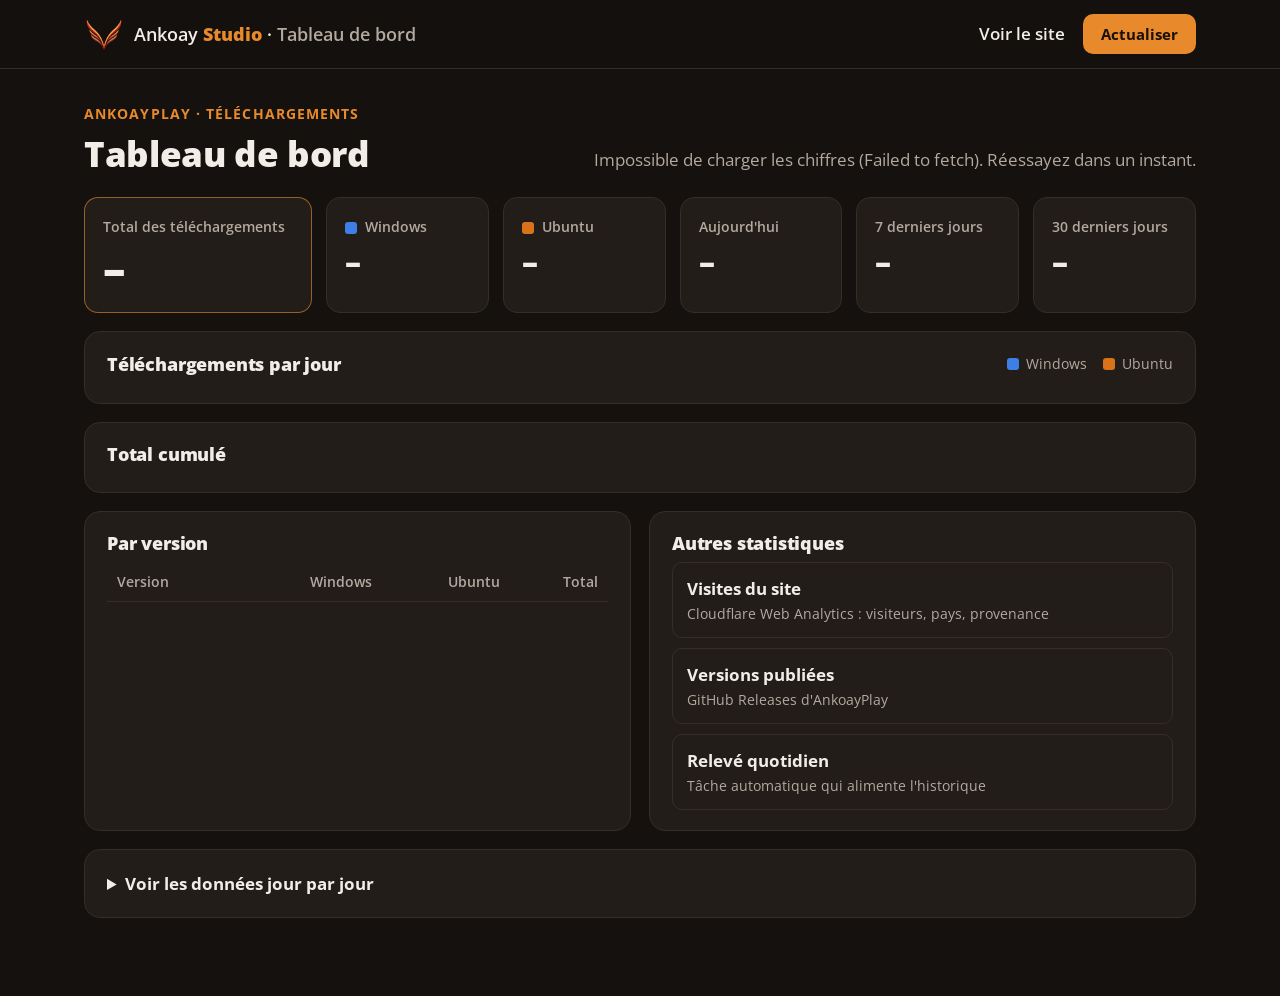
==== admin/index.html @ 3e47aa8b "Site Ankoay Studio : logiciels sur mesure, Ankoay Central, Ankoay Academy, AnkoayPlay (telechargemen" ====
<!doctype html>
<html lang="fr">
<head>
  <meta charset="utf-8">
  <meta name="viewport" content="width=device-width, initial-scale=1">
  <meta name="robots" content="noindex, nofollow">
  <title>Tableau de bord — Ankoay Studio</title>
  <link rel="icon" type="image/png" href="../assets/img/favicon.png">
  <link rel="preconnect" href="https://fonts.googleapis.com">
  <link rel="preconnect" href="https://fonts.gstatic.com" crossorigin>
  <link href="https://fonts.googleapis.com/css2?family=Open+Sans:wght@400;600;700;800&display=swap" rel="stylesheet">
  <link rel="stylesheet" href="../assets/css/style.css">
  <link rel="stylesheet" href="admin.css">
</head>
<body>
  <header class="top">
    <div class="wrap top-in">
      <a class="brand" href="../" aria-label="Retour au site">
        <img src="../assets/img/logo-ankoay-studio-256.png" alt="" width="40" height="40">
        <span>Ankoay <b>Studio</b> · <span class="admin-tag">Tableau de bord</span></span>
      </a>
      <nav class="admin-nav">
        <a href="../">Voir le site</a>
        <button id="refresh" class="btn btn-small" type="button">Actualiser</button>
      </nav>
    </div>
  </header>

  <main class="wrap admin" id="admin">
    <p class="notice" id="notice" hidden></p>

    <section class="admin-head">
      <div>
        <p class="eyebrow">AnkoayPlay · Téléchargements</p>
        <h1>Tableau de bord</h1>
      </div>
      <p class="muted" id="maj">Chargement…</p>
    </section>

    <!-- Chiffres clés -->
    <section class="tiles" aria-label="Chiffres clés">
      <article class="tile tile-hero"><span class="tile-label">Total des téléchargements</span><b id="t-total">–</b><span class="tile-sub" id="t-version"></span></article>
      <article class="tile"><span class="tile-label"><i class="sw sw-win"></i>Windows</span><b id="t-win">–</b><span class="tile-sub" id="t-win-pct"></span></article>
      <article class="tile"><span class="tile-label"><i class="sw sw-ubu"></i>Ubuntu</span><b id="t-ubu">–</b><span class="tile-sub" id="t-ubu-pct"></span></article>
      <article class="tile"><span class="tile-label">Aujourd'hui</span><b id="t-today">–</b></article>
      <article class="tile"><span class="tile-label">7 derniers jours</span><b id="t-7">–</b></article>
      <article class="tile"><span class="tile-label">30 derniers jours</span><b id="t-30">–</b></article>
    </section>

    <!-- Par jour -->
    <section class="panel">
      <div class="panel-head">
        <h2>Téléchargements par jour</h2>
        <div class="legend" aria-label="Légende">
          <span><i class="sw sw-win"></i>Windows</span>
          <span><i class="sw sw-ubu"></i>Ubuntu</span>
        </div>
      </div>
      <div class="chart" id="chart-daily" role="img" aria-label="Téléchargements par jour, Windows et Ubuntu, 30 derniers jours"></div>
    </section>

    <!-- Cumul -->
    <section class="panel">
      <div class="panel-head"><h2>Total cumulé</h2></div>
      <div class="chart" id="chart-total" role="img" aria-label="Total cumulé des téléchargements"></div>
    </section>

    <div class="two">
      <!-- Par version -->
      <section class="panel">
        <div class="panel-head"><h2>Par version</h2></div>
        <table class="data">
          <thead><tr><th>Version</th><th>Windows</th><th>Ubuntu</th><th>Total</th></tr></thead>
          <tbody id="versions"></tbody>
        </table>
      </section>

      <!-- Liens -->
      <section class="panel">
        <div class="panel-head"><h2>Autres statistiques</h2></div>
        <ul class="links-list">
          <li><a href="https://dash.cloudflare.com/7d5285850ce50afb9d281deb6c837174/web-analytics" target="_blank" rel="noopener">
            <b>Visites du site</b><span>Cloudflare Web Analytics : visiteurs, pays, provenance</span></a></li>
          <li><a href="https://github.com/Ghislain-Helison/ankoay-studio/releases" target="_blank" rel="noopener">
            <b>Versions publiées</b><span>GitHub Releases d'AnkoayPlay</span></a></li>
          <li><a href="https://github.com/Ghislain-Helison/ankoay-studio/actions" target="_blank" rel="noopener">
            <b>Relevé quotidien</b><span>Tâche automatique qui alimente l'historique</span></a></li>
        </ul>
      </section>
    </div>

    <details class="panel table-view">
      <summary>Voir les données jour par jour</summary>
      <table class="data">
        <thead><tr><th>Date</th><th>Windows</th><th>Ubuntu</th><th>Total du jour</th><th>Cumul</th></tr></thead>
        <tbody id="daily-table"></tbody>
      </table>
    </details>
  </main>

  <div class="tip" id="tip" role="tooltip" hidden></div>
  <script src="../assets/js/config.js"></script>
  <script src="admin.js"></script>
</body>
</html>
---- assets/css/style.css ----
/* Ankoay Studio — feuille de style du site */
:root {
  --bg: #14110F;
  --bg-alt: #1B1714;
  --surface: #221D19;
  --border: #352D27;
  --text: #F3EDE7;
  --muted: #B3A99F;
  --orange: #E8892B;
  --orange-dark: #C96F17;
  --red: #FF5A4E;
  --on-orange: #1A1006;
  --radius: 14px;
  --wrap: 1160px;
}

* { box-sizing: border-box; }
html { scroll-behavior: smooth; scroll-padding-top: 80px; }
body {
  margin: 0;
  background: var(--bg);
  color: var(--text);
  font-family: "Open Sans", system-ui, -apple-system, "Segoe UI", sans-serif;
  font-size: 17px;
  line-height: 1.6;
  -webkit-font-smoothing: antialiased;
}
img, video { max-width: 100%; display: block; }
a { color: var(--orange); }
h1, h2, h3 { line-height: 1.15; margin: 0 0 .5em; letter-spacing: -0.01em; }
h1 { font-size: clamp(2.2rem, 5vw, 3.6rem); font-weight: 800; }
h2 { font-size: clamp(1.7rem, 3.4vw, 2.5rem); font-weight: 800; }
h3 { font-size: 1.3rem; font-weight: 700; }
p { margin: 0 0 1em; }

.wrap { max-width: var(--wrap); margin: 0 auto; padding: 0 24px; }
.acc { color: var(--orange); }
.red { color: var(--red); }
.eyebrow { color: var(--orange); font-weight: 700; font-size: .85rem; letter-spacing: .08em; text-transform: uppercase; margin-bottom: .6em; }
.lead, .section-lead { color: var(--muted); font-size: 1.15rem; max-width: 62ch; }
.skip { position: absolute; left: -999px; }
.skip:focus { left: 16px; top: 16px; z-index: 100; background: var(--orange); color: var(--on-orange); padding: 8px 12px; border-radius: 8px; }

/* ---- Boutons */
.btn {
  display: inline-block; background: var(--orange); color: var(--on-orange); font-weight: 700;
  padding: 13px 24px; border-radius: 10px; text-decoration: none; border: 2px solid var(--orange);
  transition: background .15s, border-color .15s, color .15s;
}
.btn:hover { background: var(--orange-dark); border-color: var(--orange-dark); }
.btn-ghost { background: transparent; color: var(--text); border-color: var(--border); }
.btn-ghost:hover { background: var(--surface); border-color: var(--orange); }
.btn-small { padding: 8px 16px; font-size: .95rem; }
.btn:focus-visible, a:focus-visible, button:focus-visible, summary:focus-visible { outline: 3px solid var(--orange); outline-offset: 3px; }

/* ---- En-tête */
.top { position: sticky; top: 0; z-index: 50; background: rgba(20, 17, 15, .92); backdrop-filter: blur(8px); border-bottom: 1px solid var(--border); }
.top-in { display: flex; align-items: center; justify-content: space-between; height: 68px; }
.brand { display: flex; align-items: center; gap: 10px; color: var(--text); text-decoration: none; font-size: 1.15rem; font-weight: 600; }
.brand b { color: var(--orange); font-weight: 800; }
.menu { display: flex; align-items: center; gap: 26px; }
.menu a { color: var(--text); text-decoration: none; font-weight: 600; font-size: .98rem; }
.menu a:hover { color: var(--orange); }
.menu a.btn { color: var(--on-orange); }
.menu-btn { display: none; background: none; border: 0; padding: 10px; cursor: pointer; }
.menu-btn span { display: block; width: 24px; height: 2px; background: var(--text); margin: 5px 0; }

/* ---- Accueil */
.hero {
  background: radial-gradient(ellipse 70% 80% at 15% 0%, #3A2414 0%, var(--bg) 70%);
  padding: 90px 0 100px;
}
.hero-in { display: grid; grid-template-columns: 1.15fr .85fr; gap: 48px; align-items: center; }
.cta-row { display: flex; flex-wrap: wrap; gap: 14px; margin-top: 30px; }
.hero-logos { position: relative; aspect-ratio: 1; max-width: 440px; justify-self: center; width: 100%; }
.hl { position: absolute; filter: drop-shadow(0 18px 30px rgba(0, 0, 0, .45)); }
.hl-main { width: 74%; left: 13%; top: 2%; }
.hl-a, .hl-b, .hl-c { width: 30%; background: var(--surface); border: 1px solid var(--border); border-radius: 22px; padding: 4%; }
.hl-a { left: 0; bottom: 6%; }
.hl-b { left: 35%; bottom: 0; }
.hl-c { right: 0; bottom: 6%; }

/* ---- Sections */
.section { padding: 96px 0; }
.section-alt { background: var(--bg-alt); border-top: 1px solid var(--border); border-bottom: 1px solid var(--border); }

.services { display: grid; grid-template-columns: repeat(2, 1fr); gap: 20px; margin: 40px 0; }
.service { background: var(--surface); border: 1px solid var(--border); border-radius: var(--radius); padding: 26px 28px; border-left: 4px solid var(--orange); }
.service p { color: var(--muted); margin: 0; }

.steps { list-style: none; padding: 0; margin: 0; display: grid; grid-template-columns: repeat(4, 1fr); gap: 0; counter-reset: s; }
.steps li { counter-increment: s; padding: 20px 20px 20px 0; border-top: 2px solid var(--border); position: relative; }
.steps li::before { content: counter(s, decimal-leading-zero); color: var(--orange); font-weight: 800; font-size: 1.4rem; display: block; margin-bottom: 4px; }
.steps b { display: block; font-size: 1.1rem; }
.steps span { color: var(--muted); font-size: .95rem; }

/* ---- Produits */
.product { display: grid; grid-template-columns: 128px 1fr; gap: 32px; align-items: start; padding: 36px 0; border-bottom: 1px solid var(--border); }
.product:last-child { border-bottom: 0; }
.product-logo { width: 128px; height: 128px; }
.product-sub { color: var(--orange); font-weight: 700; margin-bottom: .6em; }
.product p { max-width: 70ch; }
.tag { display: inline-block; vertical-align: middle; font-size: .78rem; font-weight: 700; color: var(--muted); border: 1px solid var(--border); border-radius: 6px; padding: 2px 8px; margin-left: 8px; }
.tag-free { color: var(--on-orange); background: var(--red); border-color: var(--red); }

/* ---- AnkoayPlay */
.play-head { display: flex; gap: 22px; align-items: center; margin-bottom: 36px; }
.play-head h2 { font-size: clamp(2rem, 4vw, 3rem); margin-bottom: .1em; }
.play-head .section-lead { margin: 0; }
.video { margin: 0 0 64px; border-radius: var(--radius); overflow: hidden; border: 1px solid var(--border); background: #000; box-shadow: 0 30px 70px rgba(0, 0, 0, .45); }
.video video { width: 100%; aspect-ratio: 16 / 9; }

.feature { display: grid; grid-template-columns: 1.1fr .9fr; gap: 48px; align-items: center; margin: 0 0 64px; }
.feature img { border-radius: var(--radius); border: 1px solid var(--border); width: 100%; height: auto; }
.feature-rev img { order: 2; }
.ticks { list-style: none; padding: 0; margin: 0 0 1em; }
.ticks li { padding-left: 30px; position: relative; margin-bottom: .55em; }
.ticks li::before { content: ""; position: absolute; left: 4px; top: .45em; width: 12px; height: 7px; border-left: 3px solid var(--orange); border-bottom: 3px solid var(--orange); transform: rotate(-45deg); }
.note { color: var(--muted); font-size: .95rem; }

.gallery { display: grid; grid-template-columns: repeat(3, 1fr); gap: 18px; margin-bottom: 72px; }
.gallery figure { margin: 0; }
.gallery img { border-radius: 10px; border: 1px solid var(--border); width: 100%; height: auto; }
.gallery figcaption { color: var(--muted); font-size: .9rem; margin-top: 8px; }

.download { background: var(--surface); border: 1px solid var(--border); border-radius: 20px; padding: 40px; }
.download-head { display: flex; flex-wrap: wrap; align-items: baseline; gap: 8px 22px; margin-bottom: 24px; }
.download-head h3 { font-size: 1.7rem; margin: 0; }
.counter { margin: 0; color: var(--muted); font-size: 1.05rem; }
.counter b { color: var(--orange); font-size: 1.6rem; font-weight: 800; }
.version { margin: 0; color: var(--muted); flex-basis: 100%; }
.dl-grid { display: grid; grid-template-columns: repeat(2, 1fr); gap: 18px; }
.dl {
  display: grid; gap: 2px; text-decoration: none; color: var(--on-orange); background: var(--orange);
  border-radius: 14px; padding: 22px 26px; transition: background .15s, transform .15s;
}
.dl:hover { background: var(--orange-dark); transform: translateY(-2px); }
.dl-os { font-weight: 800; font-size: 1.3rem; }
.dl-file { font-weight: 600; }
.dl-meta { font-size: .9rem; opacity: .8; }
.help { margin-top: 22px; color: var(--muted); }
.help summary { cursor: pointer; color: var(--text); font-weight: 600; }
.help p { margin: .8em 0; }
.help pre { background: var(--bg); border: 1px solid var(--border); border-radius: 8px; padding: 12px 14px; overflow-x: auto; color: var(--text); }
.all-versions { margin: 18px 0 0; font-size: .95rem; }

/* ---- Contact */
.contact { display: grid; grid-template-columns: 1fr 1fr; gap: 48px; align-items: center; }
.contact-card { background: var(--surface); border: 1px solid var(--border); border-radius: 20px; padding: 30px; }
.contact-list { list-style: none; margin: 0; padding: 0; display: grid; gap: 12px; }
.contact-list a { display: grid; text-decoration: none; color: var(--text); padding: 14px 18px; border-radius: 12px; border: 1px solid var(--border); }
.contact-list a:hover { border-color: var(--orange); }
.contact-list b { color: var(--orange); font-size: .85rem; text-transform: uppercase; letter-spacing: .06em; }
.contact-empty { color: var(--muted); margin: 0; }

/* ---- Pied de page */
.foot { padding: 40px 0; border-top: 1px solid var(--border); color: var(--muted); }
.foot-in p { margin: 8px 0 0; }
.small { font-size: .82rem; }

/* ---- Mobile */
@media (max-width: 900px) {
  .menu-btn { display: block; }
  .menu {
    display: none; position: absolute; top: 68px; left: 0; right: 0; flex-direction: column; align-items: stretch;
    gap: 0; background: var(--bg); border-bottom: 1px solid var(--border); padding: 8px 24px 20px;
  }
  .menu.open { display: flex; }
  .menu a { padding: 12px 0; border-bottom: 1px solid var(--border); }
  .menu a.btn { margin-top: 14px; text-align: center; border-bottom: 0; }
  .hero { padding: 56px 0 64px; }
  .hero-in, .feature, .contact { grid-template-columns: 1fr; }
  .hero-logos { max-width: 300px; order: -1; }
  .feature-rev img { order: 0; }
  .services, .dl-grid { grid-template-columns: 1fr; }
  .steps { grid-template-columns: 1fr 1fr; }
  .gallery { grid-template-columns: 1fr; }
  .product { grid-template-columns: 1fr; gap: 16px; }
  .product-logo { width: 96px; height: 96px; }
  .section { padding: 64px 0; }
  .download { padding: 26px 20px; }
}
@media (prefers-reduced-motion: reduce) {
  html { scroll-behavior: auto; }
  .dl:hover { transform: none; }
}
---- admin/admin.css ----
/* Tableau de bord admin — couleurs de séries validées (thème sombre, fond #221D19) */
:root { --win: #3D7FE6; --ubu: #D9731A; --line: #CFC5BB; --grid: #3A322B; }

.admin-tag { color: var(--muted); font-weight: 600; }
.admin-nav { display: flex; align-items: center; gap: 18px; }
.admin-nav a { color: var(--text); text-decoration: none; font-weight: 600; }
.admin-nav a:hover { color: var(--orange); }
.admin-nav .btn { cursor: pointer; font-family: inherit; }
.admin { padding-top: 34px; padding-bottom: 60px; }
.admin-head { display: flex; flex-wrap: wrap; justify-content: space-between; align-items: end; gap: 12px; margin-bottom: 24px; }
.admin-head h1 { font-size: 2.2rem; margin: 0; }
.muted { color: var(--muted); margin: 0; }
.notice { background: rgba(232, 137, 43, .12); border: 1px solid var(--orange); border-radius: 12px; padding: 14px 18px; }

/* Chiffres clés */
.tiles { display: grid; grid-template-columns: 1.4fr repeat(5, 1fr); gap: 14px; margin-bottom: 18px; }
.tile { background: var(--surface); border: 1px solid var(--border); border-radius: 14px; padding: 18px 18px 16px; display: grid; gap: 4px; align-content: start; }
.tile b { font-size: 2rem; font-weight: 800; line-height: 1.1; color: var(--text); font-variant-numeric: tabular-nums; }
.tile-hero b { font-size: 2.8rem; color: var(--text); }
.tile-hero { border-color: rgba(232, 137, 43, .6); }
.tile-label { color: var(--muted); font-size: .88rem; font-weight: 600; display: flex; align-items: center; gap: 8px; }
.tile-sub { color: var(--muted); font-size: .85rem; }
.sw { display: inline-block; width: 12px; height: 12px; border-radius: 3px; flex: none; }
.sw-win { background: var(--win); }
.sw-ubu { background: var(--ubu); }

/* Panneaux et graphiques */
.panel { background: var(--surface); border: 1px solid var(--border); border-radius: 16px; padding: 20px 22px; margin-bottom: 18px; }
.panel-head { display: flex; flex-wrap: wrap; justify-content: space-between; align-items: center; gap: 10px; margin-bottom: 8px; }
.panel h2 { font-size: 1.15rem; margin: 0; }
.legend { display: flex; gap: 16px; color: var(--muted); font-size: .9rem; }
.legend span { display: inline-flex; align-items: center; gap: 7px; }
.chart { position: relative; width: 100%; }
.chart svg { display: block; width: 100%; height: auto; overflow: visible; }
.chart .axis text { fill: var(--muted); font-size: 12px; font-family: inherit; }
.chart .gridline { stroke: var(--grid); stroke-width: 1; }
.chart .baseline { stroke: #5A4F46; stroke-width: 1; }
.chart .hit { fill: transparent; cursor: crosshair; }
.chart .cross { stroke: var(--muted); stroke-width: 1; stroke-dasharray: 3 3; }
.chart .empty { fill: var(--muted); font-size: 14px; }

.two { display: grid; grid-template-columns: 1fr 1fr; gap: 18px; }
.two .panel { margin-bottom: 18px; }
table.data { width: 100%; border-collapse: collapse; font-variant-numeric: tabular-nums; }
table.data th, table.data td { text-align: right; padding: 9px 10px; border-bottom: 1px solid var(--border); }
table.data th:first-child, table.data td:first-child { text-align: left; }
table.data th { color: var(--muted); font-size: .85rem; font-weight: 600; }
.links-list { list-style: none; margin: 0; padding: 0; display: grid; gap: 10px; }
.links-list a { display: grid; padding: 12px 14px; border: 1px solid var(--border); border-radius: 10px; text-decoration: none; color: var(--text); }
.links-list a:hover { border-color: var(--orange); }
.links-list span { color: var(--muted); font-size: .9rem; }
.table-view summary { cursor: pointer; font-weight: 700; }
.table-view table { margin-top: 12px; }

/* Infobulle */
.tip {
  position: fixed; z-index: 100; pointer-events: none; background: #0F0C0A; color: var(--text);
  border: 1px solid var(--border); border-radius: 10px; padding: 10px 12px; font-size: .88rem;
  box-shadow: 0 12px 30px rgba(0, 0, 0, .5); min-width: 150px;
}
.tip b { display: block; margin-bottom: 4px; }
.tip .row { display: flex; align-items: center; gap: 8px; justify-content: space-between; }
.tip .row span { display: inline-flex; align-items: center; gap: 7px; color: var(--muted); }

@media (max-width: 1000px) {
  .tiles { grid-template-columns: repeat(3, 1fr); }
  .tile-hero { grid-column: span 3; }
  .two { grid-template-columns: 1fr; }
}
@media (max-width: 560px) {
  .tiles { grid-template-columns: repeat(2, 1fr); }
  .tile-hero { grid-column: span 2; }
  .admin-nav a { display: none; }
}
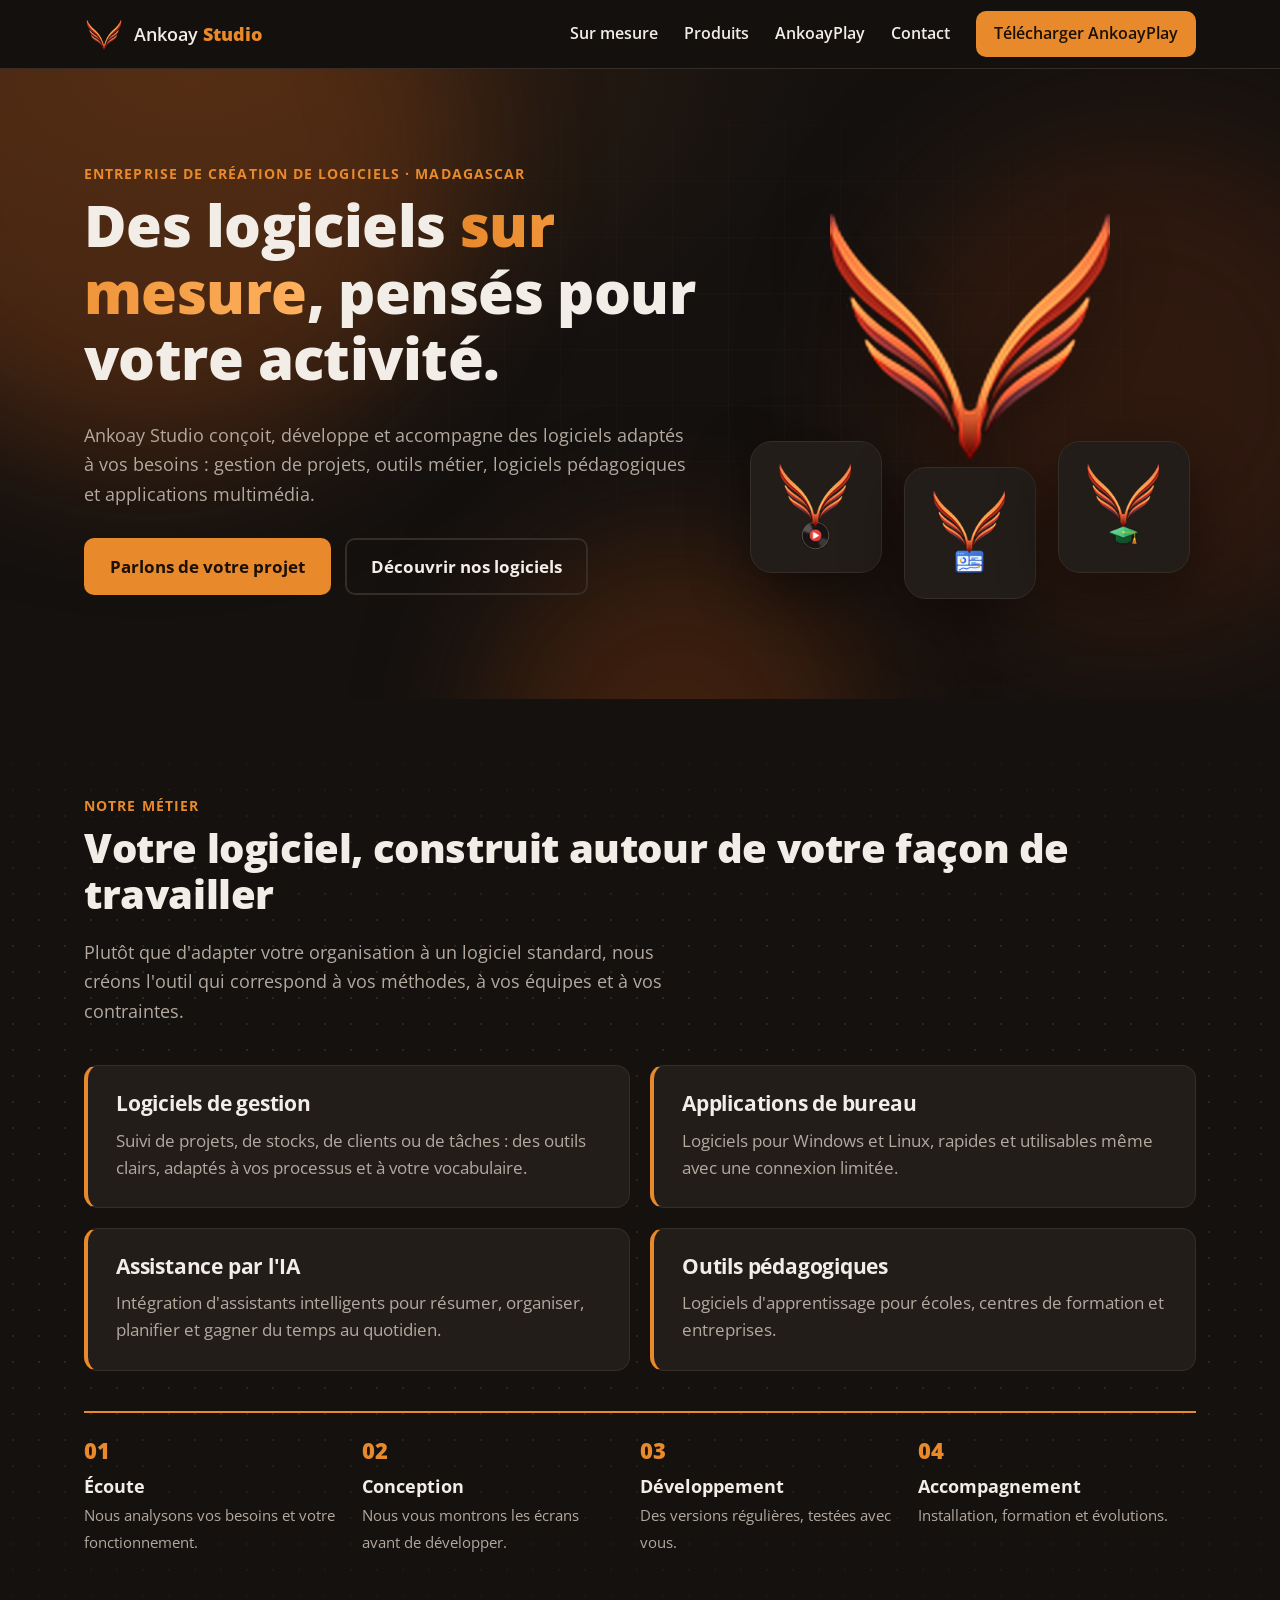
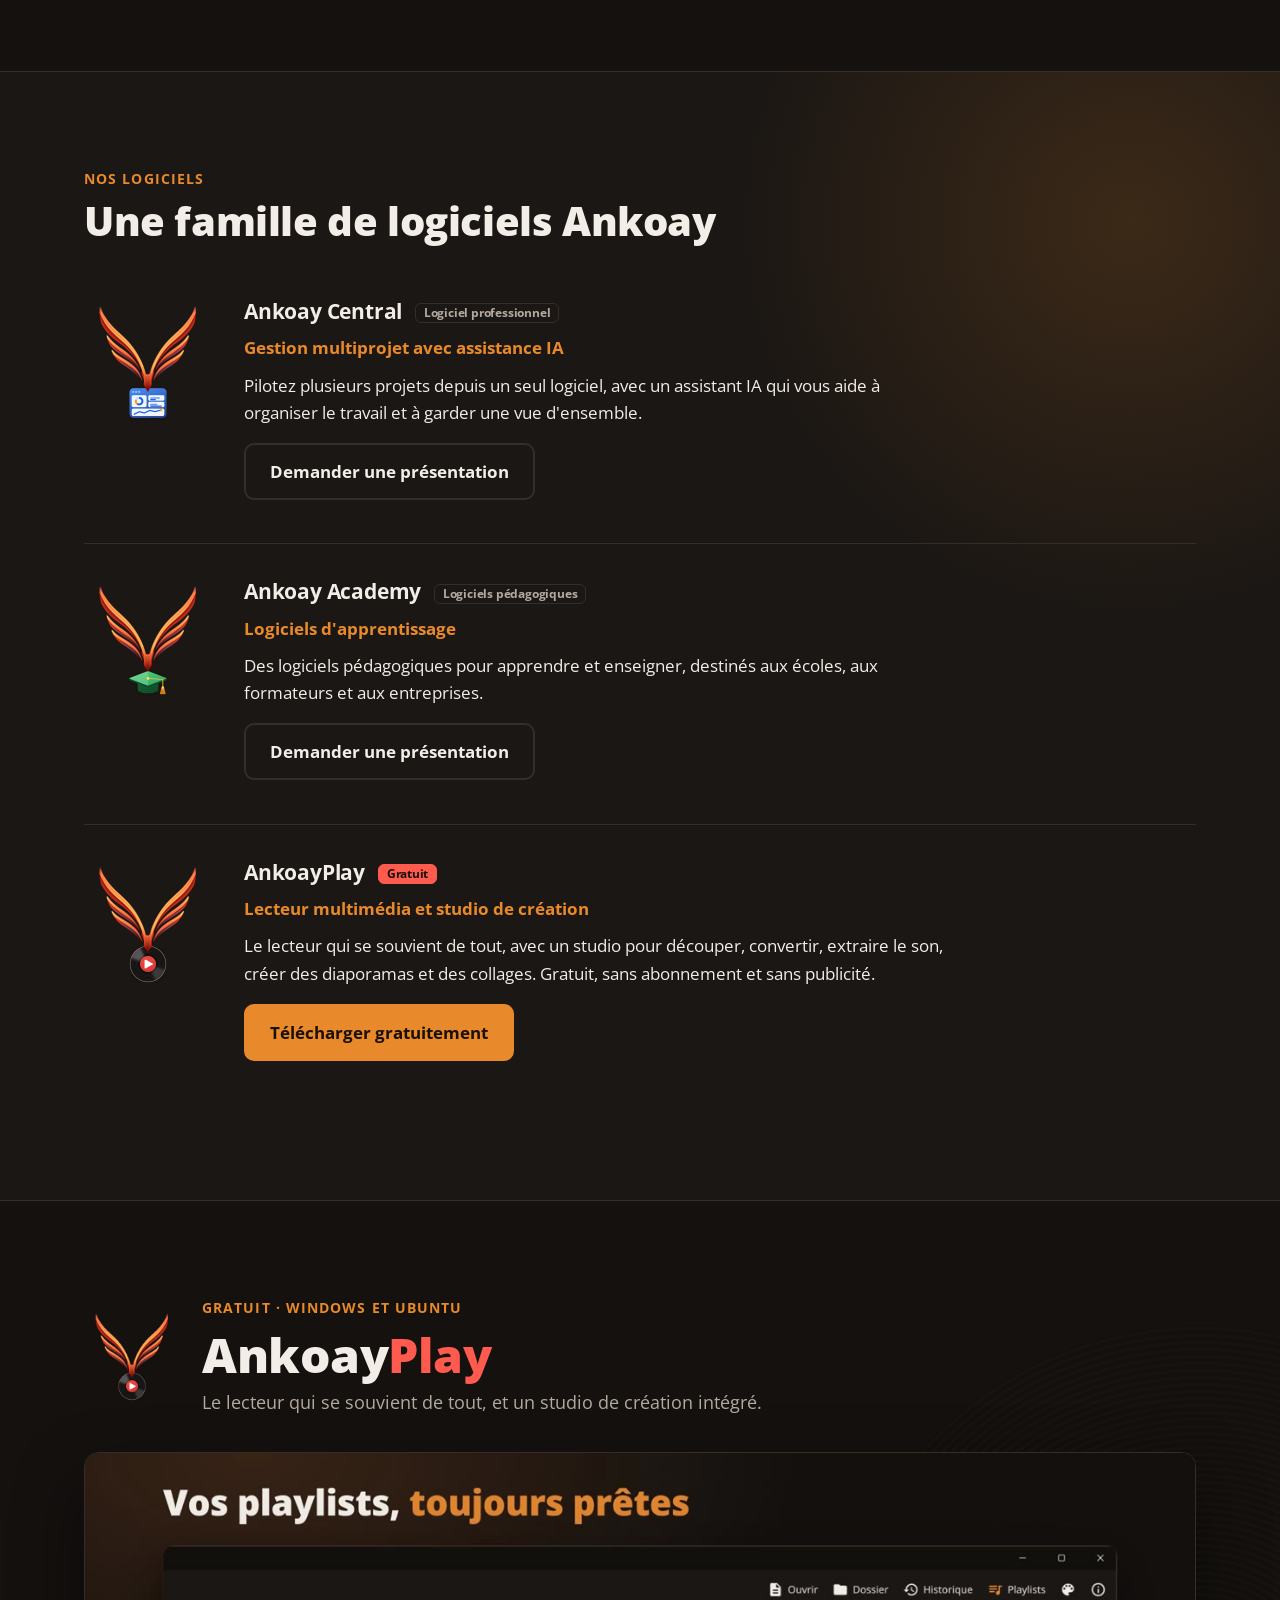
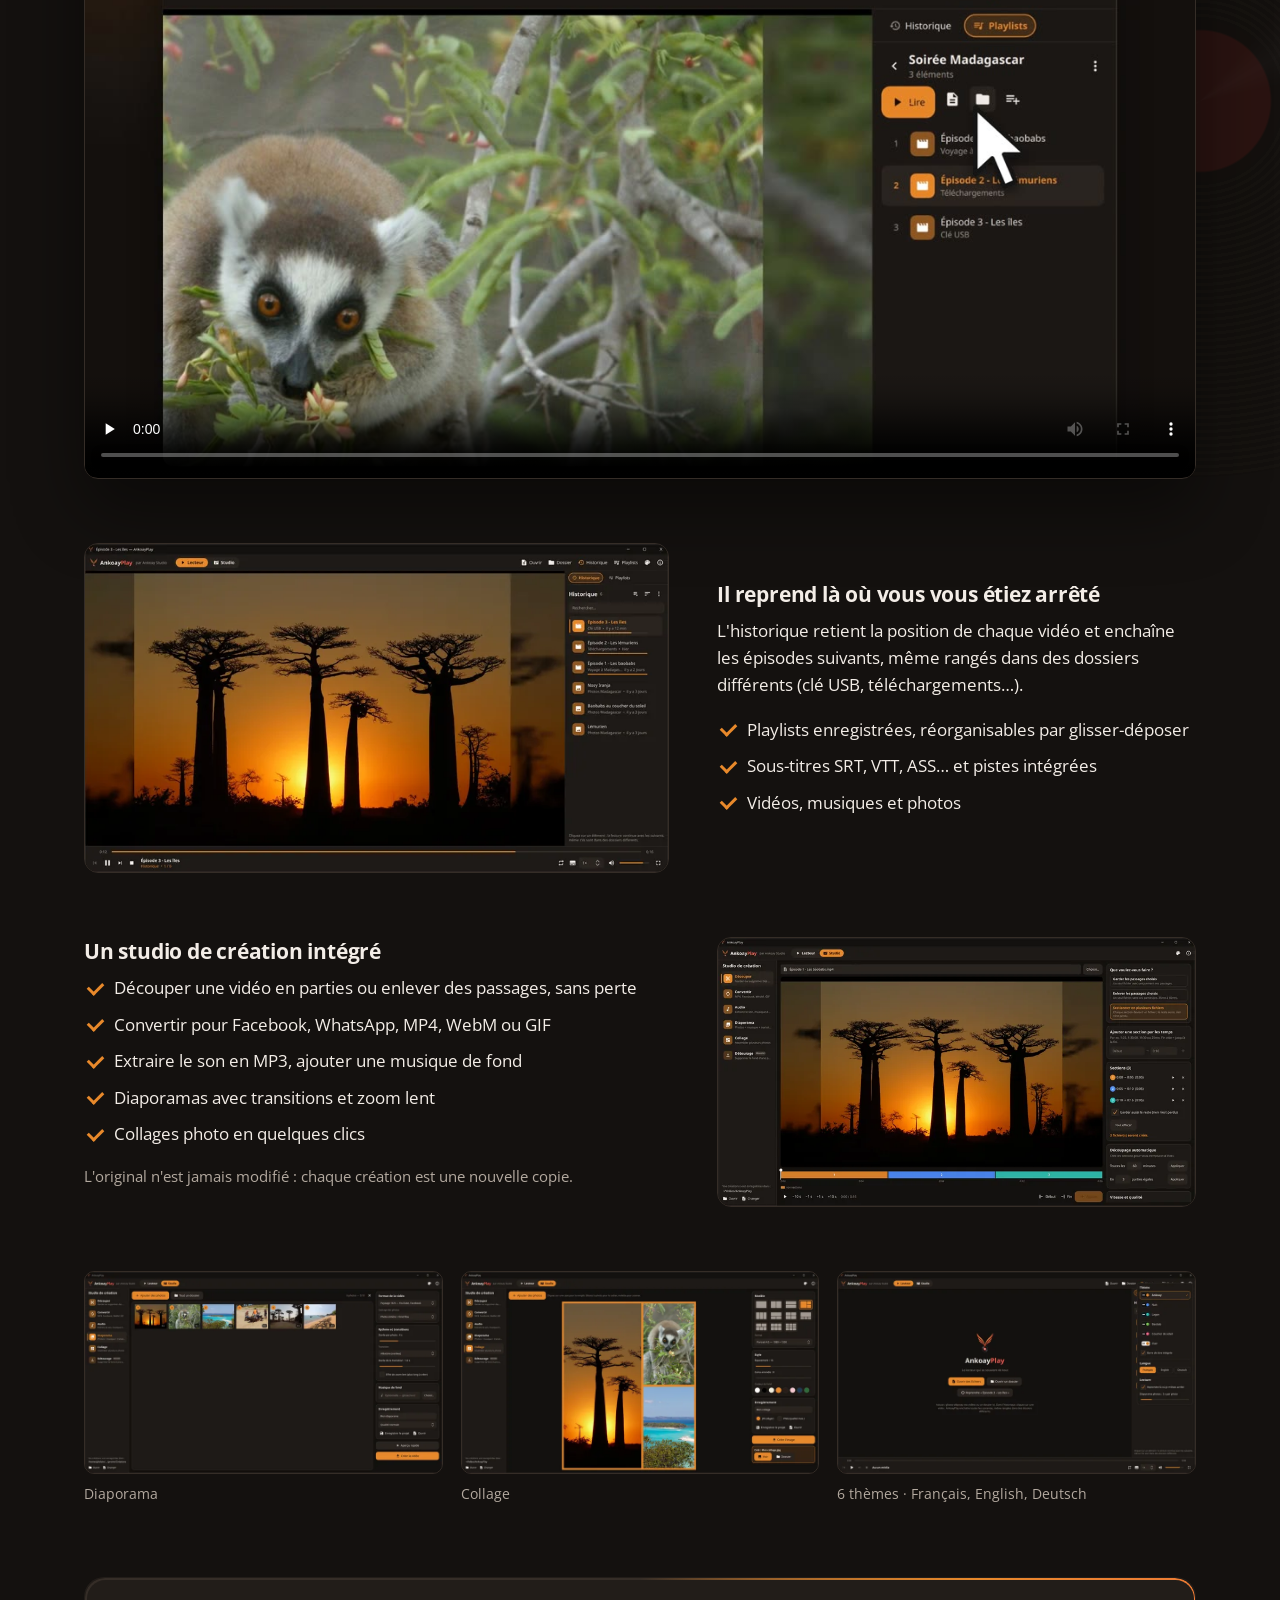
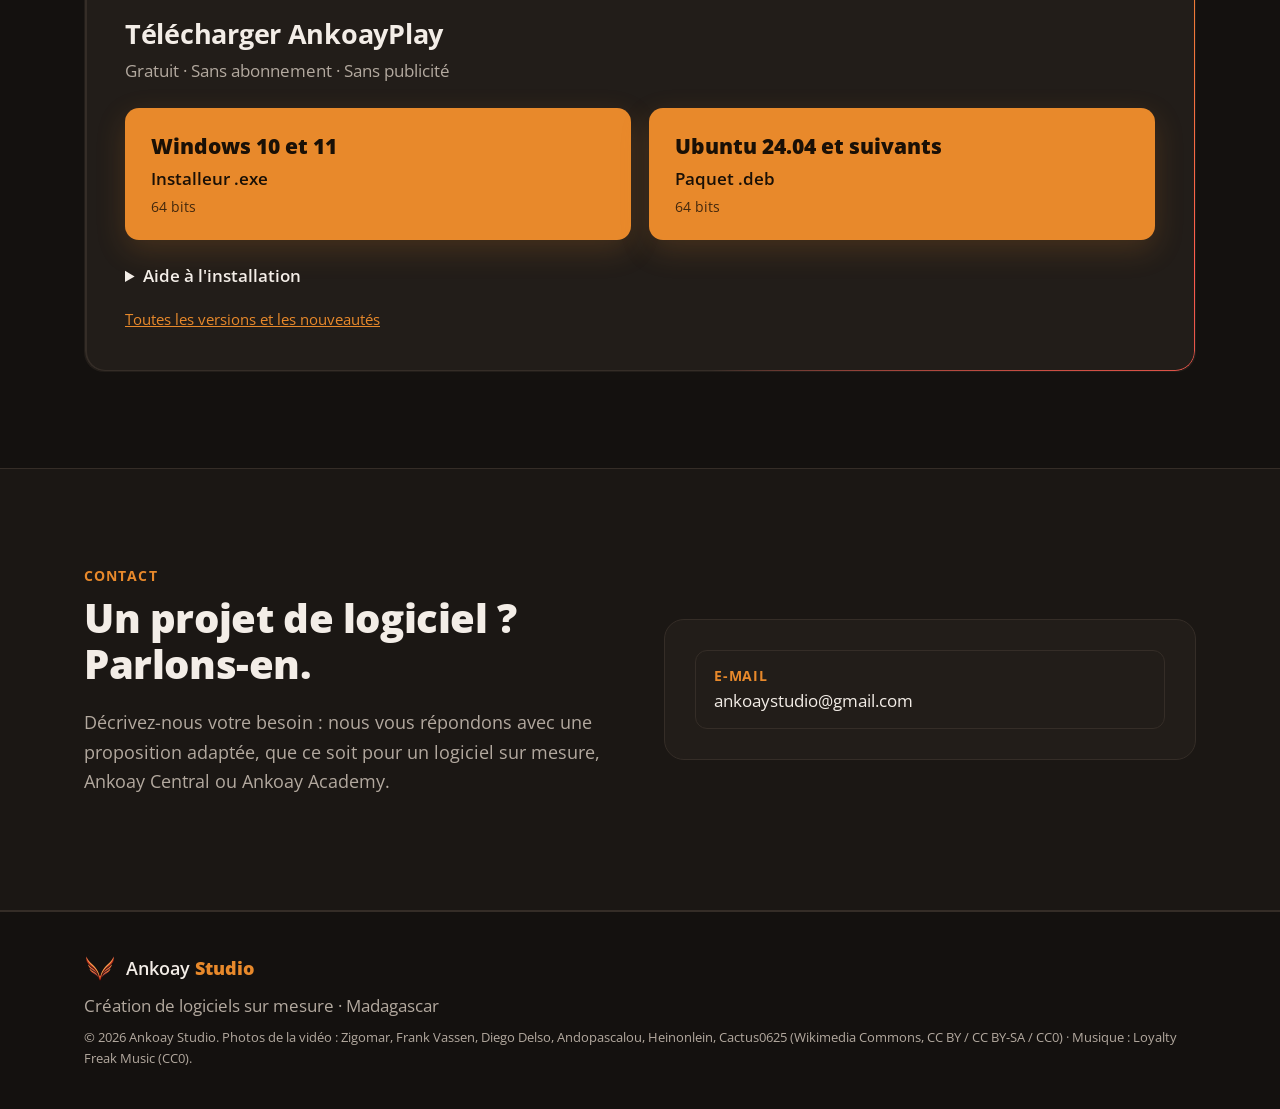
==== commit 73209156: "Site Ankoay Studio : logiciels sur mesure, Ankoay Central, Ankoay Academy, AnkoayPlay (telechargemen" ====
--- a/admin/index.html
+++ b/admin/index.html
@@ -2,104 +2,13 @@
 <html lang="fr">
 <head>
   <meta charset="utf-8">
-  <meta name="viewport" content="width=device-width, initial-scale=1">
   <meta name="robots" content="noindex, nofollow">
-  <title>Tableau de bord — Ankoay Studio</title>
-  <link rel="icon" type="image/png" href="../assets/img/favicon.png">
-  <link rel="preconnect" href="https://fonts.googleapis.com">
-  <link rel="preconnect" href="https://fonts.gstatic.com" crossorigin>
-  <link href="https://fonts.googleapis.com/css2?family=Open+Sans:wght@400;600;700;800&display=swap" rel="stylesheet">
-  <link rel="stylesheet" href="../assets/css/style.css">
-  <link rel="stylesheet" href="admin.css">
+  <meta http-equiv="refresh" content="0; url=/">
+  <title>Ankoay Studio</title>
+  <link rel="canonical" href="/">
 </head>
 <body>
-  <header class="top">
-    <div class="wrap top-in">
-      <a class="brand" href="../" aria-label="Retour au site">
-        <img src="../assets/img/logo-ankoay-studio-256.png" alt="" width="40" height="40">
-        <span>Ankoay <b>Studio</b> · <span class="admin-tag">Tableau de bord</span></span>
-      </a>
-      <nav class="admin-nav">
-        <a href="../">Voir le site</a>
-        <button id="refresh" class="btn btn-small" type="button">Actualiser</button>
-      </nav>
-    </div>
-  </header>
-
-  <main class="wrap admin" id="admin">
-    <p class="notice" id="notice" hidden></p>
-
-    <section class="admin-head">
-      <div>
-        <p class="eyebrow">AnkoayPlay · Téléchargements</p>
-        <h1>Tableau de bord</h1>
-      </div>
-      <p class="muted" id="maj">Chargement…</p>
-    </section>
-
-    <!-- Chiffres clés -->
-    <section class="tiles" aria-label="Chiffres clés">
-      <article class="tile tile-hero"><span class="tile-label">Total des téléchargements</span><b id="t-total">–</b><span class="tile-sub" id="t-version"></span></article>
-      <article class="tile"><span class="tile-label"><i class="sw sw-win"></i>Windows</span><b id="t-win">–</b><span class="tile-sub" id="t-win-pct"></span></article>
-      <article class="tile"><span class="tile-label"><i class="sw sw-ubu"></i>Ubuntu</span><b id="t-ubu">–</b><span class="tile-sub" id="t-ubu-pct"></span></article>
-      <article class="tile"><span class="tile-label">Aujourd'hui</span><b id="t-today">–</b></article>
-      <article class="tile"><span class="tile-label">7 derniers jours</span><b id="t-7">–</b></article>
-      <article class="tile"><span class="tile-label">30 derniers jours</span><b id="t-30">–</b></article>
-    </section>
-
-    <!-- Par jour -->
-    <section class="panel">
-      <div class="panel-head">
-        <h2>Téléchargements par jour</h2>
-        <div class="legend" aria-label="Légende">
-          <span><i class="sw sw-win"></i>Windows</span>
-          <span><i class="sw sw-ubu"></i>Ubuntu</span>
-        </div>
-      </div>
-      <div class="chart" id="chart-daily" role="img" aria-label="Téléchargements par jour, Windows et Ubuntu, 30 derniers jours"></div>
-    </section>
-
-    <!-- Cumul -->
-    <section class="panel">
-      <div class="panel-head"><h2>Total cumulé</h2></div>
-      <div class="chart" id="chart-total" role="img" aria-label="Total cumulé des téléchargements"></div>
-    </section>
-
-    <div class="two">
-      <!-- Par version -->
-      <section class="panel">
-        <div class="panel-head"><h2>Par version</h2></div>
-        <table class="data">
-          <thead><tr><th>Version</th><th>Windows</th><th>Ubuntu</th><th>Total</th></tr></thead>
-          <tbody id="versions"></tbody>
-        </table>
-      </section>
-
-      <!-- Liens -->
-      <section class="panel">
-        <div class="panel-head"><h2>Autres statistiques</h2></div>
-        <ul class="links-list">
-          <li><a href="https://dash.cloudflare.com/7d5285850ce50afb9d281deb6c837174/web-analytics" target="_blank" rel="noopener">
-            <b>Visites du site</b><span>Cloudflare Web Analytics : visiteurs, pays, provenance</span></a></li>
-          <li><a href="https://github.com/Ghislain-Helison/ankoay-studio/releases" target="_blank" rel="noopener">
-            <b>Versions publiées</b><span>GitHub Releases d'AnkoayPlay</span></a></li>
-          <li><a href="https://github.com/Ghislain-Helison/ankoay-studio/actions" target="_blank" rel="noopener">
-            <b>Relevé quotidien</b><span>Tâche automatique qui alimente l'historique</span></a></li>
-        </ul>
-      </section>
-    </div>
-
-    <details class="panel table-view">
-      <summary>Voir les données jour par jour</summary>
-      <table class="data">
-        <thead><tr><th>Date</th><th>Windows</th><th>Ubuntu</th><th>Total du jour</th><th>Cumul</th></tr></thead>
-        <tbody id="daily-table"></tbody>
-      </table>
-    </details>
-  </main>
-
-  <div class="tip" id="tip" role="tooltip" hidden></div>
-  <script src="../assets/js/config.js"></script>
-  <script src="admin.js"></script>
+  <p>Cette page n'existe plus. <a href="/">Retour à l'accueil d'Ankoay Studio</a>.</p>
+  <script>location.replace("/");</script>
 </body>
 </html>
